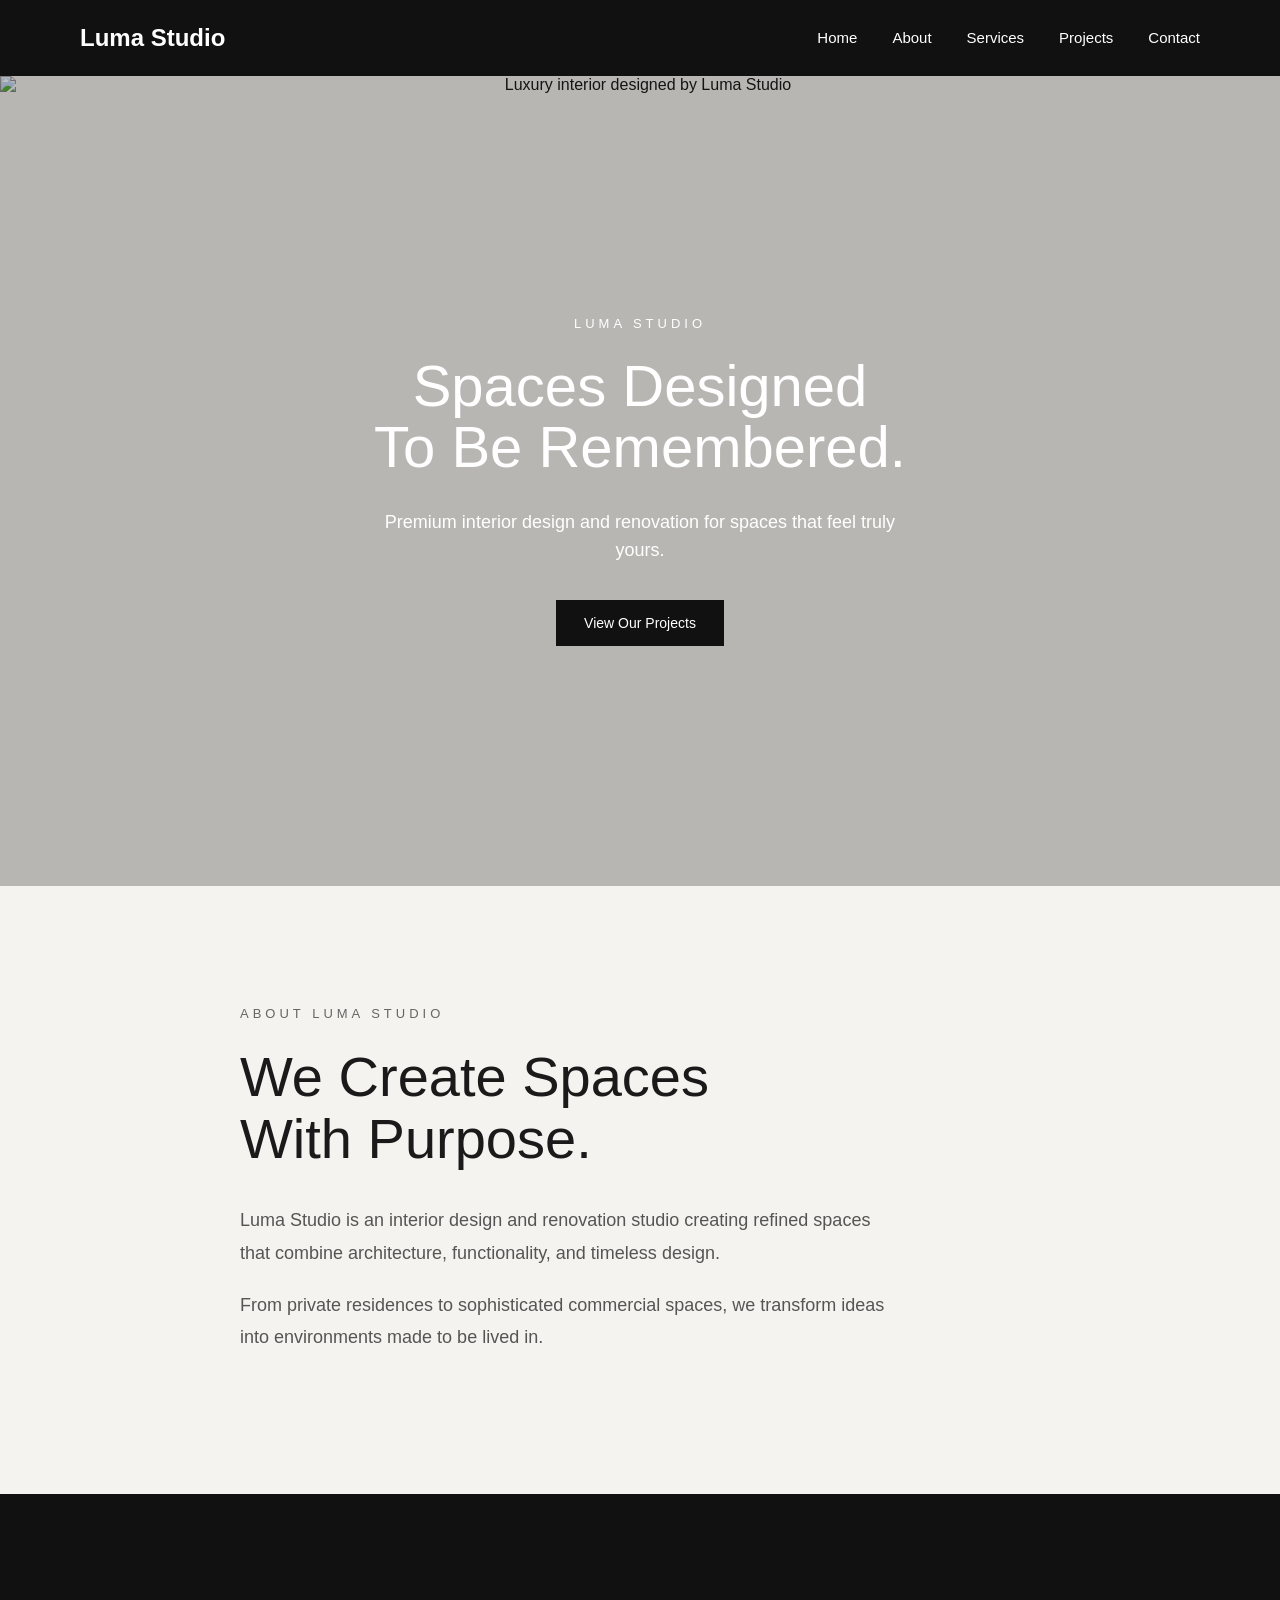
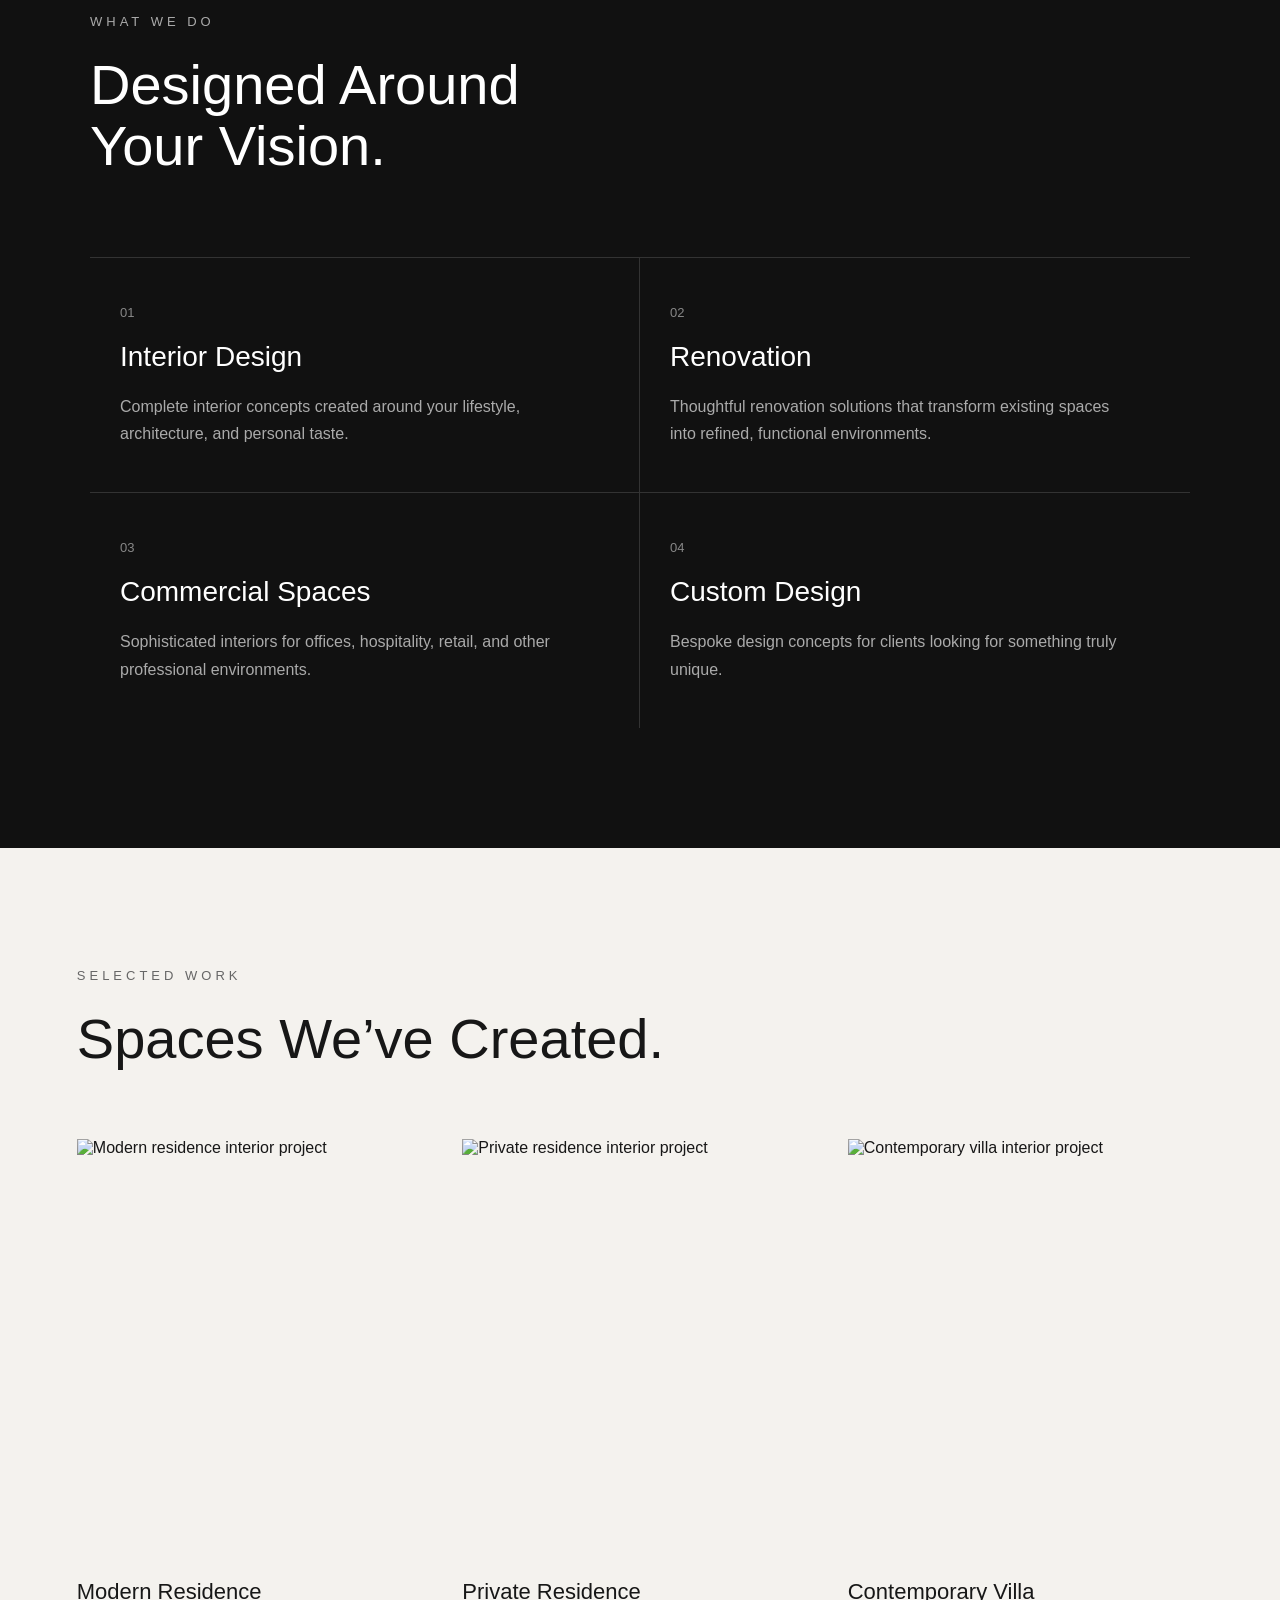
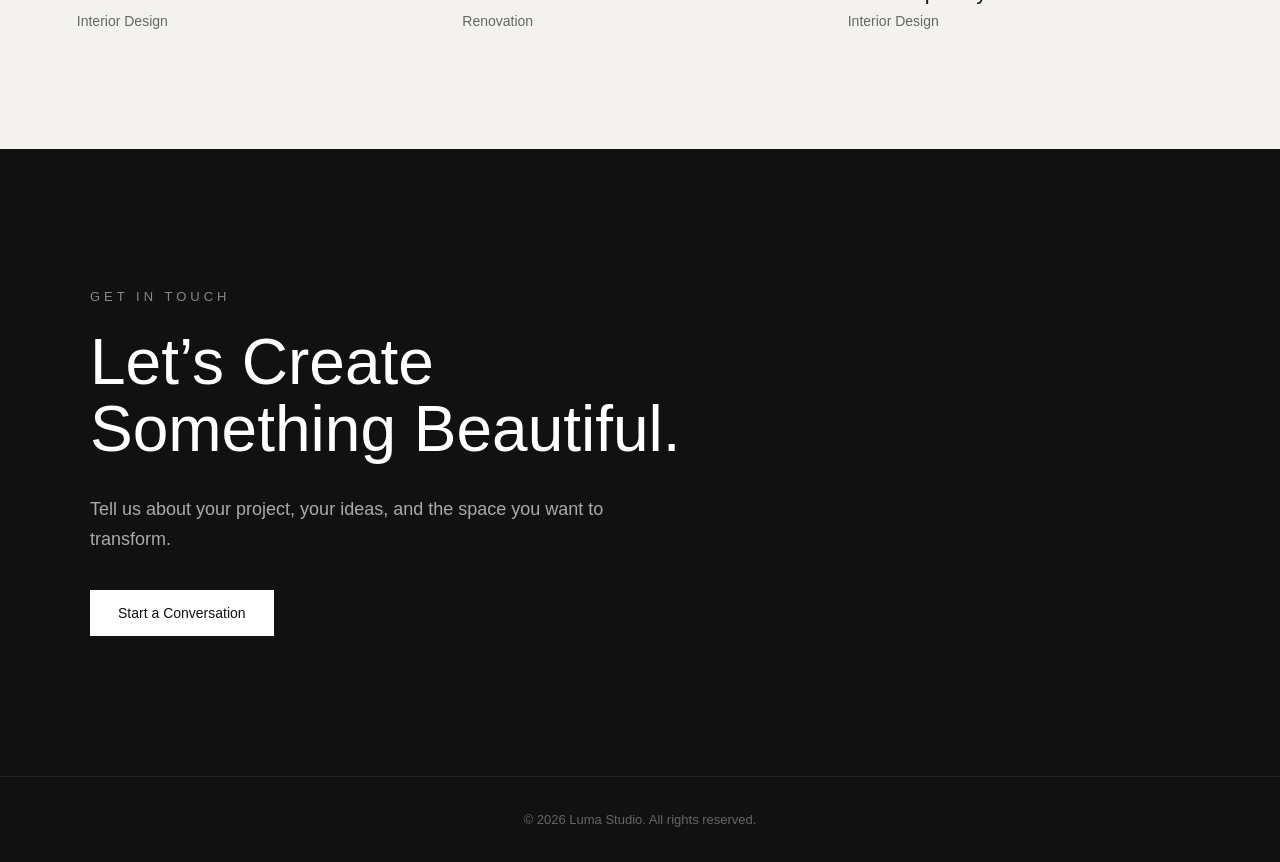
==== index.html @ d8853e3d "Add files via upload" ====
<!DOCTYPE html>
<html lang="en">

<head>
    <meta charset="UTF-8">
    <meta name="viewport" content="width=device-width, initial-scale=1.0">

    <title>Luma Studio</title>

    <link rel="stylesheet" href="style.css">
</head>

<body>

    <!-- HEADER -->
    <header>
        <nav>
            <h1>Luma Studio</h1>

            <ul>
                <li><a href="#home">Home</a></li>
                <li><a href="#about">About</a></li>
                <li><a href="#services">Services</a></li>
                <li><a href="#projects">Projects</a></li>
                <li><a href="#contact">Contact</a></li>
            </ul>
        </nav>
    </header>

    <main>

        <!-- HERO -->
        <section id="home" class="hero">

            <img
                src="images/hero.jpg.png"
                alt="Luxury interior designed by Luma Studio"
            >

            <div class="hero-content">

                <p class="hero-label">LUMA STUDIO</p>

                <h2>
                    Spaces Designed<br>
                    To Be Remembered.
                </h2>

                <p class="hero-text">
                    Premium interior design and renovation
                    for spaces that feel truly yours.
                </p>

                <a href="#projects" class="hero-button">
                    View Our Projects
                </a>

            </div>

        </section>


        <!-- ABOUT -->
        <section id="about" class="about">

            <div class="about-content">

                <p class="section-label">ABOUT LUMA STUDIO</p>

                <h2>
                    We Create Spaces<br>
                    With Purpose.
                </h2>

                <p>
                    Luma Studio is an interior design and renovation studio
                    creating refined spaces that combine architecture,
                    functionality, and timeless design.
                </p>

                <p>
                    From private residences to sophisticated commercial spaces,
                    we transform ideas into environments made to be lived in.
                </p>

            </div>

        </section>


        <!-- SERVICES -->
        <section id="services" class="services">

            <div class="services-header">

                <p class="section-label">WHAT WE DO</p>

                <h2>
                    Designed Around<br>
                    Your Vision.
                </h2>

            </div>

            <div class="service-list">

                <article class="service">
                    <span>01</span>

                    <h3>Interior Design</h3>

                    <p>
                        Complete interior concepts created around your lifestyle,
                        architecture, and personal taste.
                    </p>
                </article>

                <article class="service">
                    <span>02</span>

                    <h3>Renovation</h3>

                    <p>
                        Thoughtful renovation solutions that transform existing
                        spaces into refined, functional environments.
                    </p>
                </article>

                <article class="service">
                    <span>03</span>

                    <h3>Commercial Spaces</h3>

                    <p>
                        Sophisticated interiors for offices, hospitality,
                        retail, and other professional environments.
                    </p>
                </article>

                <article class="service">
                    <span>04</span>

                    <h3>Custom Design</h3>

                    <p>
                        Bespoke design concepts for clients looking for something
                        truly unique.
                    </p>
                </article>

            </div>

        </section>


        <!-- PROJECTS -->
        <section id="projects">

            <div class="projects-content">

                <p class="section-label">SELECTED WORK</p>

                <h2>Spaces We’ve Created.</h2>

                <div class="projects-grid">

                    <article class="project-card">

                        <div class="project-image">
                            <img
                                src="images/hero.jpg.png"
                                alt="Modern residence interior project"
                            >
                        </div>

                        <h3>Modern Residence</h3>
                        <p>Interior Design</p>

                    </article>


                    <article class="project-card">

                        <div class="project-image">
                            <img
                                src="images/hero.jpg.png"
                                alt="Private residence interior project"
                            >
                        </div>

                        <h3>Private Residence</h3>
                        <p>Renovation</p>

                    </article>


                    <article class="project-card">

                        <div class="project-image">
                            <img
                                src="images/hero.jpg.png"
                                alt="Contemporary villa interior project"
                            >
                        </div>

                        <h3>Contemporary Villa</h3>
                        <p>Interior Design</p>

                    </article>

                </div>

            </div>

        </section>


        <!-- CONTACT -->
        <section id="contact">

            <div class="contact-content">

                <p class="section-label">GET IN TOUCH</p>

                <h2>
                    Let’s Create<br>
                    Something Beautiful.
                </h2>

                <p class="contact-text">
                    Tell us about your project, your ideas, and the space
                    you want to transform.
                </p>

                <a
                    href="mailto:hello@lumastudio.com"
                    class="contact-button"
                >
                    Start a Conversation
                </a>

            </div>

        </section>

    </main>


    <!-- FOOTER -->
    <footer>
        <p>
            &copy; <span id="year">2026</span> Luma Studio. All rights reserved.
        </p>
    </footer>


    <script src="script.js"></script>

</body>
</html>
---- style.css ----
/* ===== RESET ===== */

* {
    margin: 0;
    padding: 0;
    box-sizing: border-box;
}


/* ===== BASE ===== */

html {
    scroll-behavior: smooth;
}

body {
    font-family: Arial, sans-serif;
    color: #1a1a1a;
    background-color: #f5f3ef;
}

img {
    max-width: 100%;
}


/* ===== NAVIGATION ===== */

header {
    background-color: #111111;
    position: sticky;
    top: 0;
    z-index: 1000;
}

nav {
    max-width: 1200px;
    margin: 0 auto;
    padding: 24px 40px;

    display: flex;
    justify-content: space-between;
    align-items: center;
}

nav h1 {
    color: white;
    font-size: 24px;
}

nav ul {
    display: flex;
    gap: 35px;
    list-style: none;
}

nav a {
    color: white;
    text-decoration: none;
    font-size: 15px;
    transition: opacity 0.3s ease;
}

nav a:hover {
    opacity: 0.6;
}


/* ===== HERO ===== */

.hero {
    position: relative;
    min-height: 90vh;
    overflow: hidden;

    display: flex;
    align-items: center;
    justify-content: center;
    text-align: center;

    padding: 80px 40px;
}

.hero > img {
    position: absolute;
    inset: 0;

    width: 100%;
    height: 100%;

    object-fit: cover;
    z-index: 0;
}

.hero::after {
    content: "";
    position: absolute;
    inset: 0;

    background: rgba(0, 0, 0, 0.25);
    z-index: 1;
}

.hero-content {
    position: relative;
    z-index: 2;

    max-width: 900px;
    color: white;
}

.hero-label {
    font-size: 13px;
    letter-spacing: 4px;
    margin-bottom: 25px;
}

.hero h2 {
    font-size: 58px;
    line-height: 1.05;
    font-weight: 500;
    margin-bottom: 30px;
}

.hero-text {
    max-width: 550px;
    margin: 0 auto 35px;

    font-size: 18px;
    line-height: 1.6;
}

.hero-button {
    display: inline-block;

    padding: 15px 28px;

    background-color: #111111;
    color: white;

    text-decoration: none;
    font-size: 14px;

    transition:
        background-color 0.3s ease,
        transform 0.3s ease;
}

.hero-button:hover {
    background-color: #333333;
    transform: translateY(-2px);
}


/* ===== ABOUT ===== */

.about {
    padding: 120px 40px;
    background-color: #f5f3ef;
}

.about-content {
    max-width: 800px;
    margin: 0 auto;
}

.section-label {
    font-size: 13px;
    letter-spacing: 4px;
    margin-bottom: 25px;
    color: #666666;
}

.about h2 {
    font-size: 56px;
    line-height: 1.1;
    font-weight: 500;
    margin-bottom: 35px;
}

.about p:not(.section-label) {
    max-width: 650px;
    font-size: 18px;
    line-height: 1.8;
    color: #555555;
    margin-bottom: 20px;
}


/* ===== SERVICES ===== */

.services {
    padding: 120px 40px;
    background-color: #111111;
    color: white;
}

.services-header {
    max-width: 1100px;
    margin: 0 auto 80px;
}

.services-header .section-label {
    color: #aaaaaa;
}

.services h2 {
    font-size: 56px;
    line-height: 1.1;
    font-weight: 500;
}

.service-list {
    max-width: 1100px;
    margin: 0 auto;

    display: grid;
    grid-template-columns: 1fr 1fr;
}

.service {
    padding: 45px 30px;
    border-top: 1px solid #333333;
}

.service:nth-child(odd) {
    border-right: 1px solid #333333;
}

.service span {
    font-size: 13px;
    color: #888888;
}

.service h3 {
    font-size: 28px;
    font-weight: 500;
    margin: 20px 0;
}

.service p {
    max-width: 450px;
    color: #aaaaaa;
    line-height: 1.7;
}


/* ===== PROJECTS ===== */

#projects {
    padding: 120px 6%;
    background-color: #f4f2ee;
}

.projects-content {
    max-width: 1200px;
    margin: 0 auto;
}

#projects .section-label {
    color: #666666;
}

#projects > .projects-content > h2 {
    font-size: 56px;
    line-height: 1.1;
    font-weight: 400;
    margin: 20px 0 70px;
    color: #171717;
}

.projects-grid {
    display: grid;
    grid-template-columns: repeat(3, 1fr);
    gap: 30px;
}

.project-card {
    color: #171717;
    transition: transform 0.3s ease;
}

.project-card:hover {
    transform: translateY(-5px);
}

.project-image {
    width: 100%;
    height: 420px;
    overflow: hidden;
}

.project-image img {
    width: 100%;
    height: 100%;
    object-fit: cover;
    display: block;

    transition: transform 0.5s ease;
}

.project-card:hover .project-image img {
    transform: scale(1.04);
}

.project-card h3 {
    font-size: 22px;
    font-weight: 400;
    margin: 20px 0 8px;
}

.project-card p {
    margin: 0;
    color: #666666;
    font-size: 14px;
}


/* ===== CONTACT ===== */

#contact {
    padding: 140px 6%;
    background-color: #111111;
    color: white;
}

.contact-content {
    max-width: 1100px;
    margin: 0 auto;
}

#contact .section-label {
    color: #888888;
}

#contact h2 {
    font-size: 64px;
    line-height: 1.05;
    font-weight: 400;
    margin-bottom: 30px;
}

.contact-text {
    max-width: 550px;
    color: #aaaaaa;
    font-size: 18px;
    line-height: 1.7;
    margin-bottom: 35px;
}

.contact-button {
    display: inline-block;
    padding: 15px 28px;

    background-color: white;
    color: #111111;

    text-decoration: none;
    font-size: 14px;

    transition:
        background-color 0.3s ease,
        transform 0.3s ease;
}

.contact-button:hover {
    background-color: #dddddd;
    transform: translateY(-2px);
}


/* ===== FOOTER ===== */

footer {
    padding: 35px 40px;
    background-color: #111111;
    color: #666666;
    text-align: center;
    font-size: 13px;
    border-top: 1px solid #222222;
}


/* ===== RESPONSIVE ===== */

@media (max-width: 768px) {

    header {
        position: sticky;
    }

    nav {
        padding: 18px 20px;
        flex-direction: column;
        gap: 18px;
    }

    nav h1 {
        font-size: 22px;
    }

    nav ul {
        width: 100%;
        justify-content: center;
        flex-wrap: wrap;
        gap: 12px 18px;
    }

    nav a {
        font-size: 13px;
    }

    .hero {
        min-height: 75vh;
        padding: 60px 20px;
    }

    .hero h2 {
        font-size: 42px;
    }

    .hero-text {
        font-size: 16px;
    }

    .about {
        padding: 80px 25px;
    }

    .about h2 {
        font-size: 42px;
    }

    .about p:not(.section-label) {
        font-size: 16px;
    }

    .services {
        padding: 80px 25px;
    }

    .services-header {
        margin-bottom: 50px;
    }

    .services h2 {
        font-size: 42px;
    }

    .service-list {
        grid-template-columns: 1fr;
    }

    .service:nth-child(odd) {
        border-right: none;
    }

    .service {
        padding: 35px 10px;
    }

    .service h3 {
        font-size: 24px;
    }

    #projects {
        padding: 80px 25px;
    }

    #projects > .projects-content > h2 {
        font-size: 42px;
        margin-bottom: 50px;
    }

    .projects-grid {
        grid-template-columns: 1fr;
        gap: 45px;
    }

    .project-image {
        height: 360px;
    }

    #contact {
        padding: 90px 25px;
    }

    #contact h2 {
        font-size: 48px;
    }

    .contact-text {
        font-size: 16px;
    }

    footer {
        padding: 30px 20px;
    }
}


@media (max-width: 480px) {

    .hero h2 {
        font-size: 34px;
    }

    .hero-label,
    .section-label {
        font-size: 11px;
        letter-spacing: 3px;
    }

    .about h2,
    .services h2,
    #projects > .projects-content > h2 {
        font-size: 34px;
    }

    #contact h2 {
        font-size: 38px;
    }

    .project-image {
        height: 300px;
    }
}
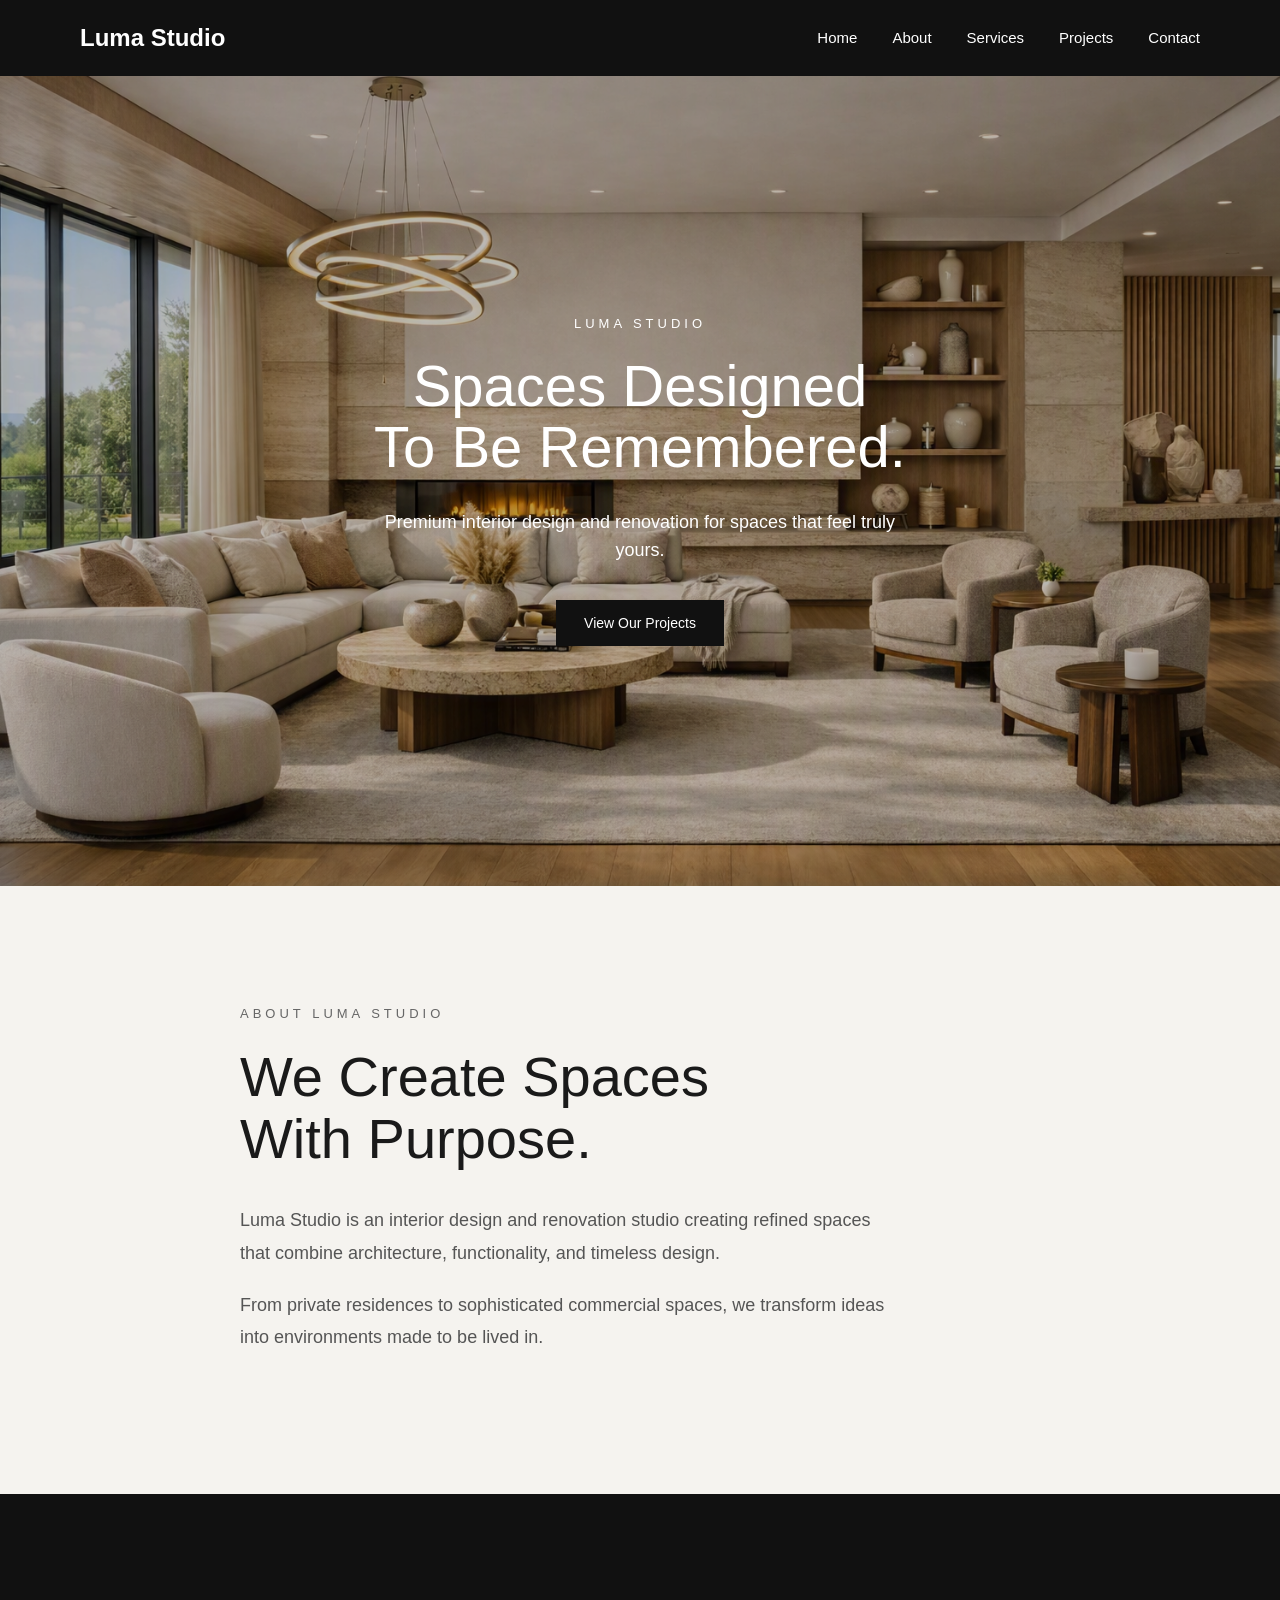
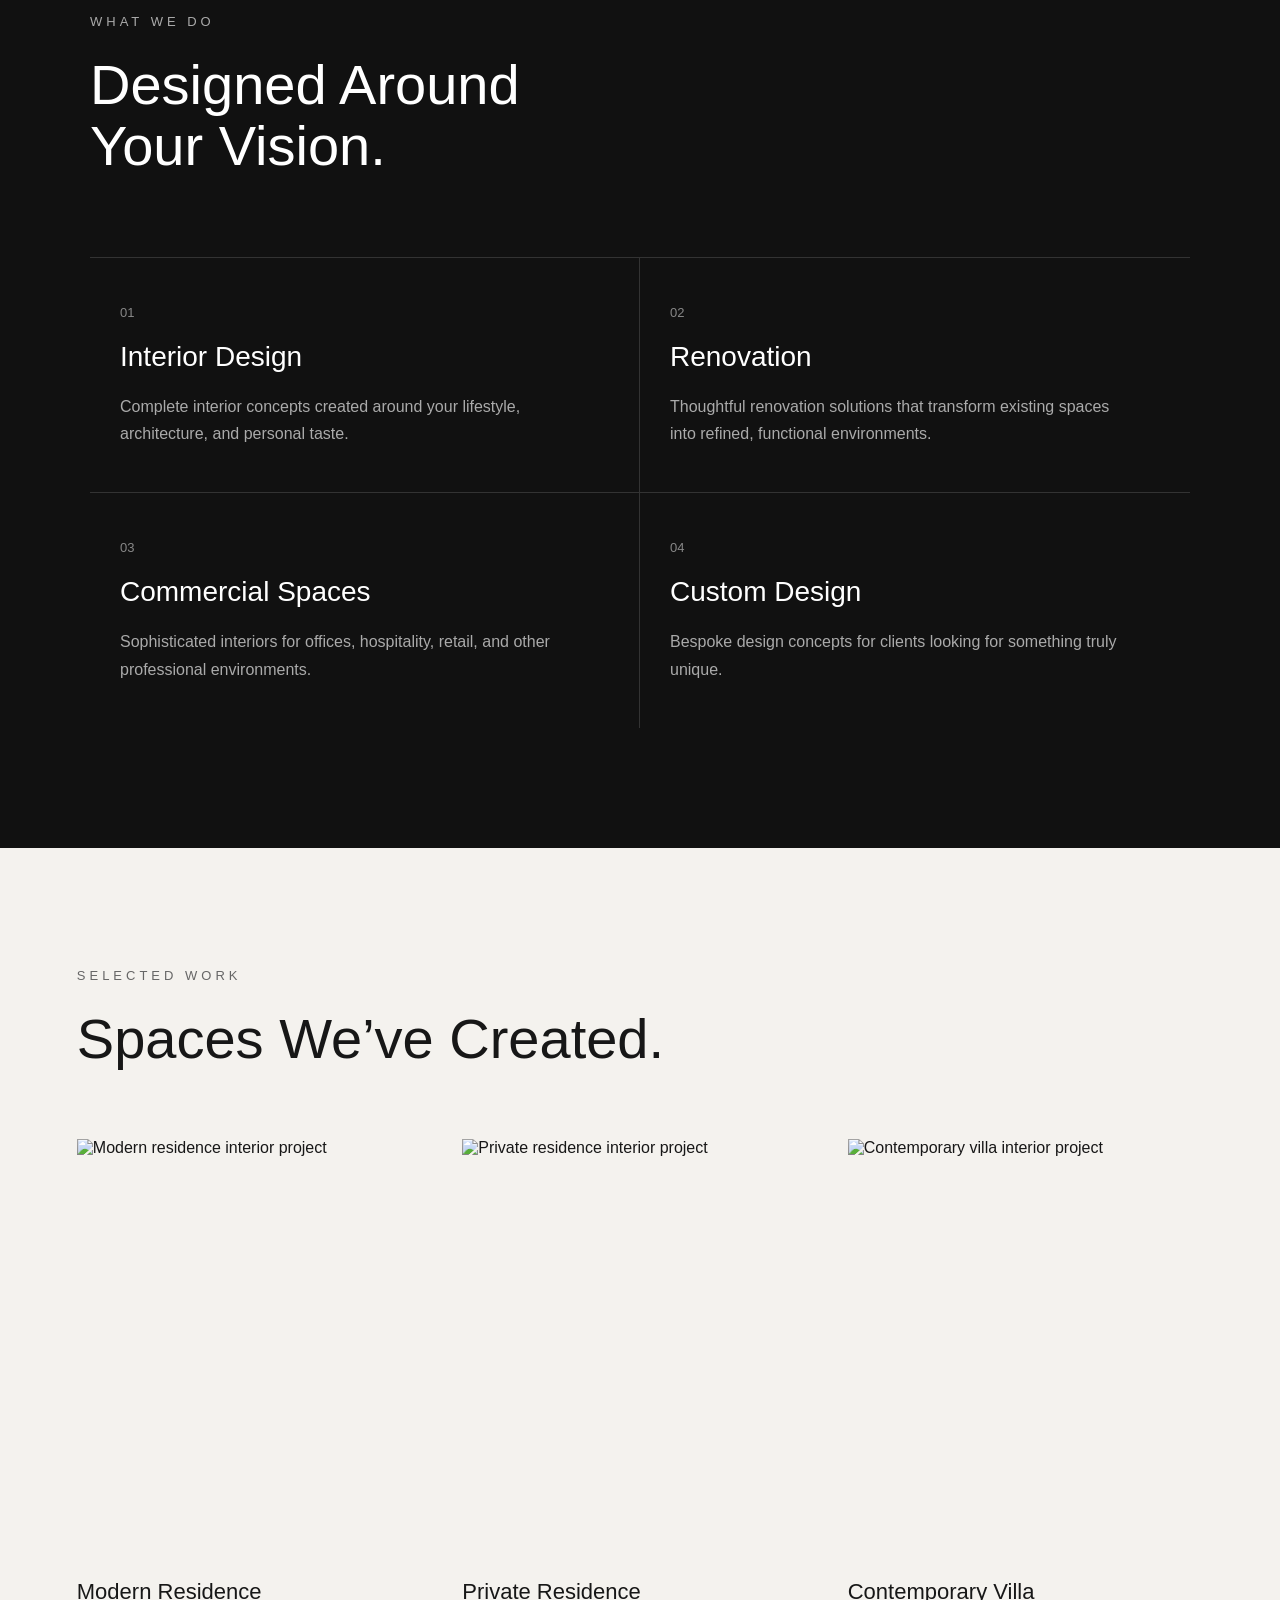
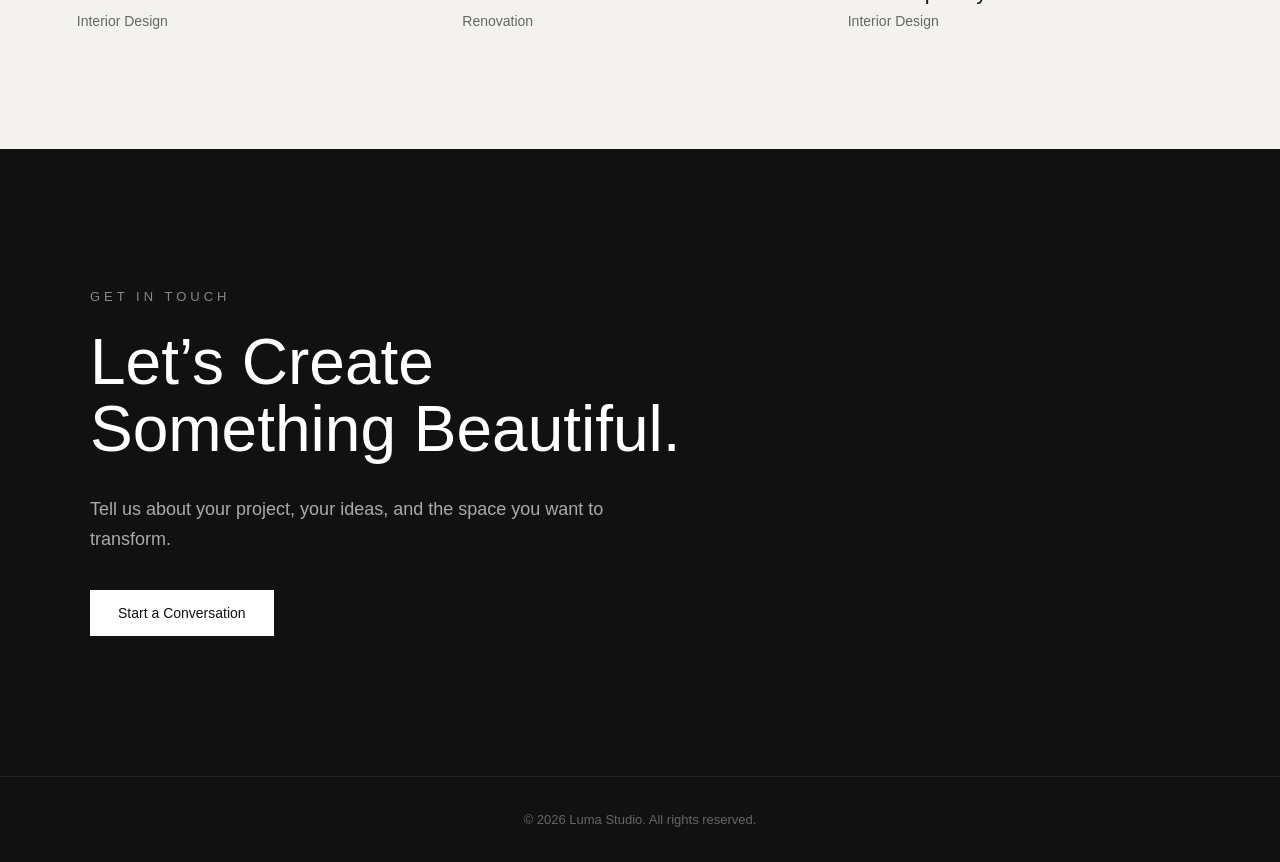
==== commit 65ab34b6: "Fix HTML formatting and structure" ====
--- a/index.html
+++ b/index.html
@@ -33,7 +33,7 @@
         <section id="home" class="hero">
 
             <img
-                src="images/hero.jpg.png"
+                src="hero.jpg.png"
                 alt="Luxury interior designed by Luma Studio"
             >
 
@@ -257,4 +257,4 @@
     <script src="script.js"></script>
 
 </body>
-</html>+</html>
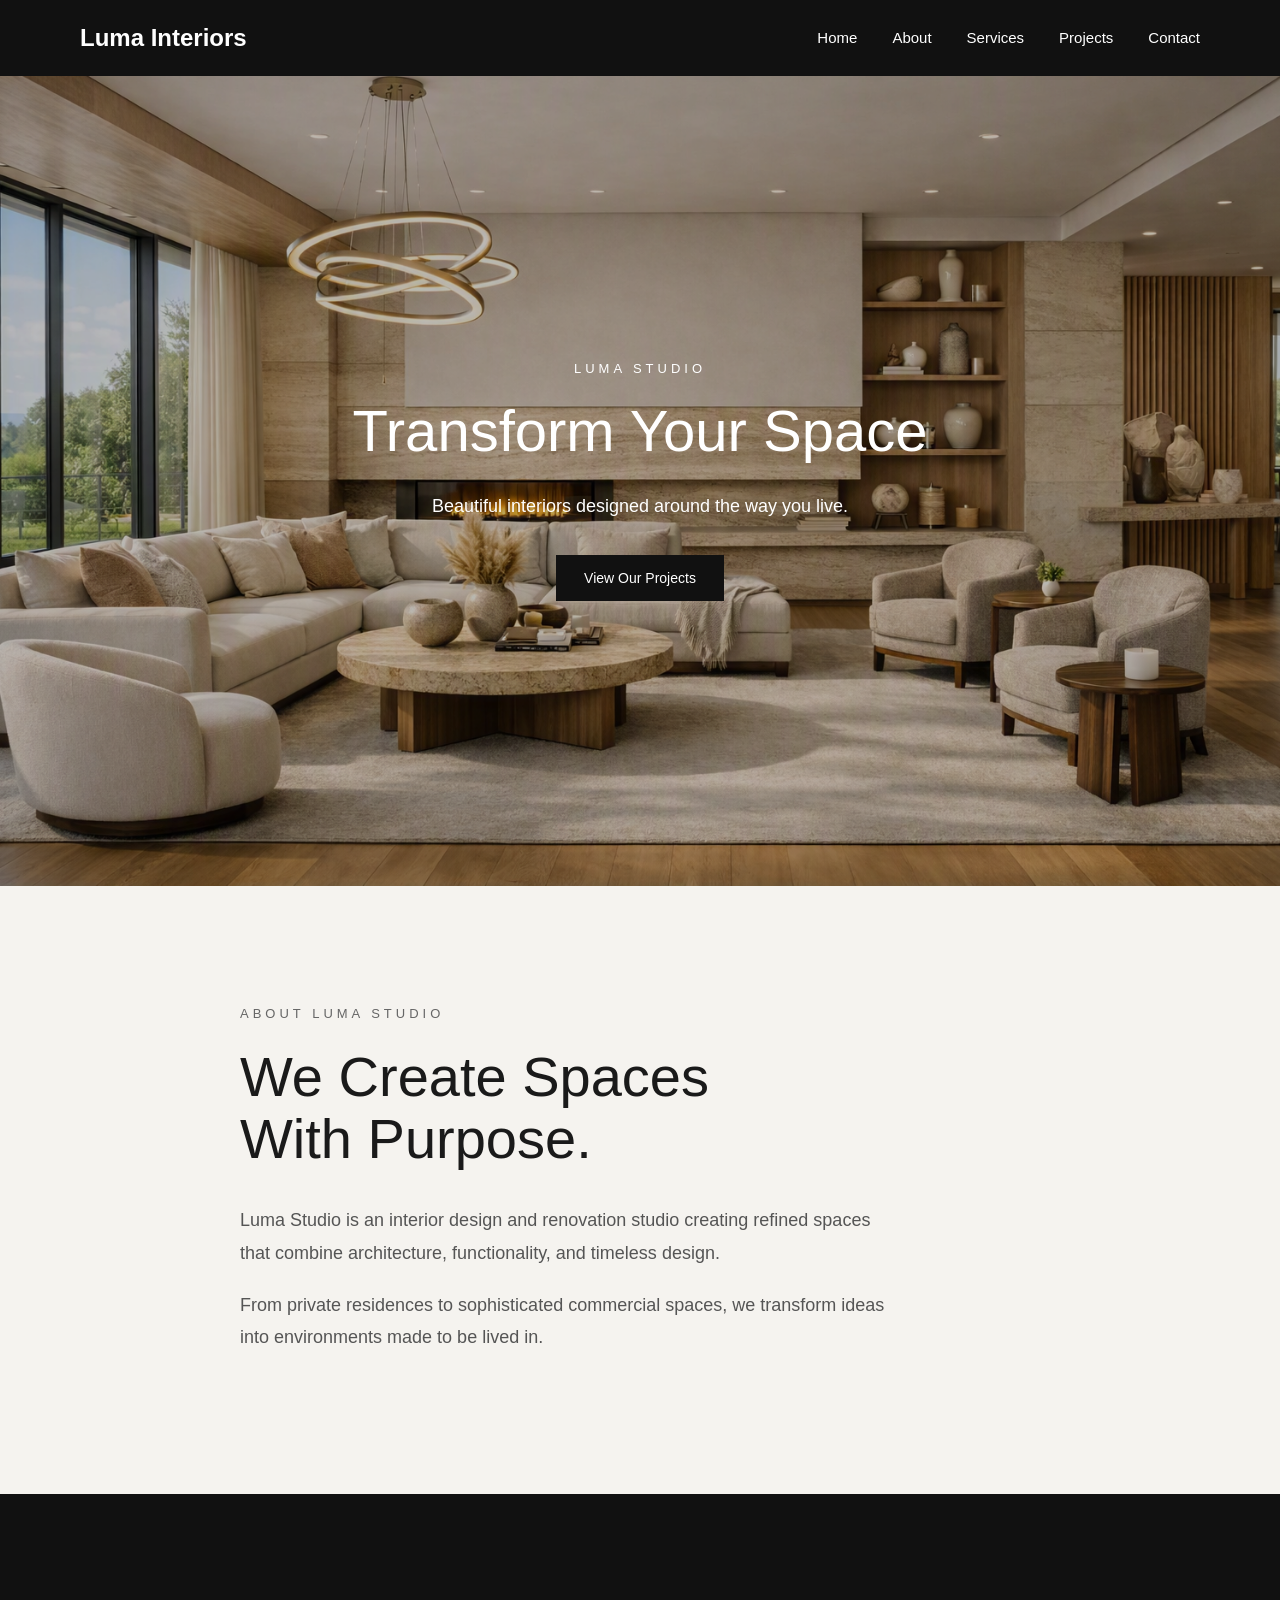
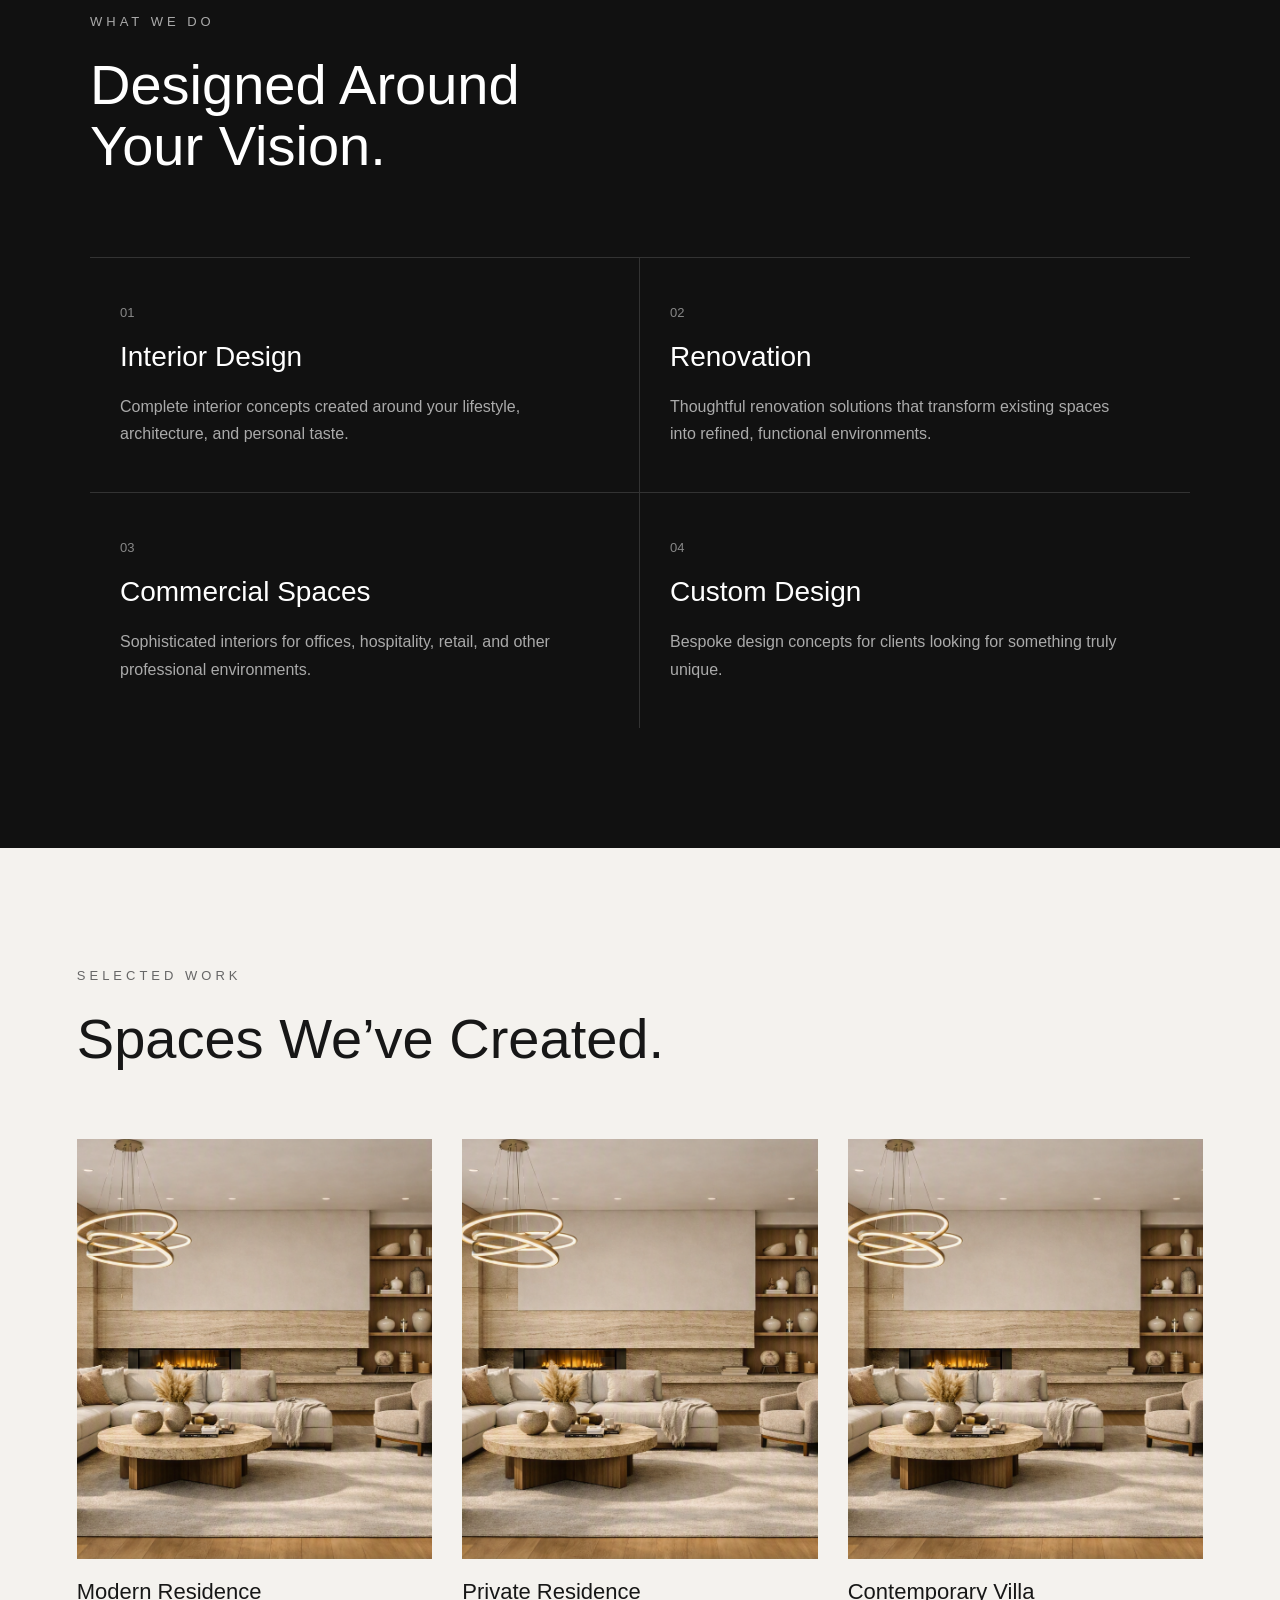
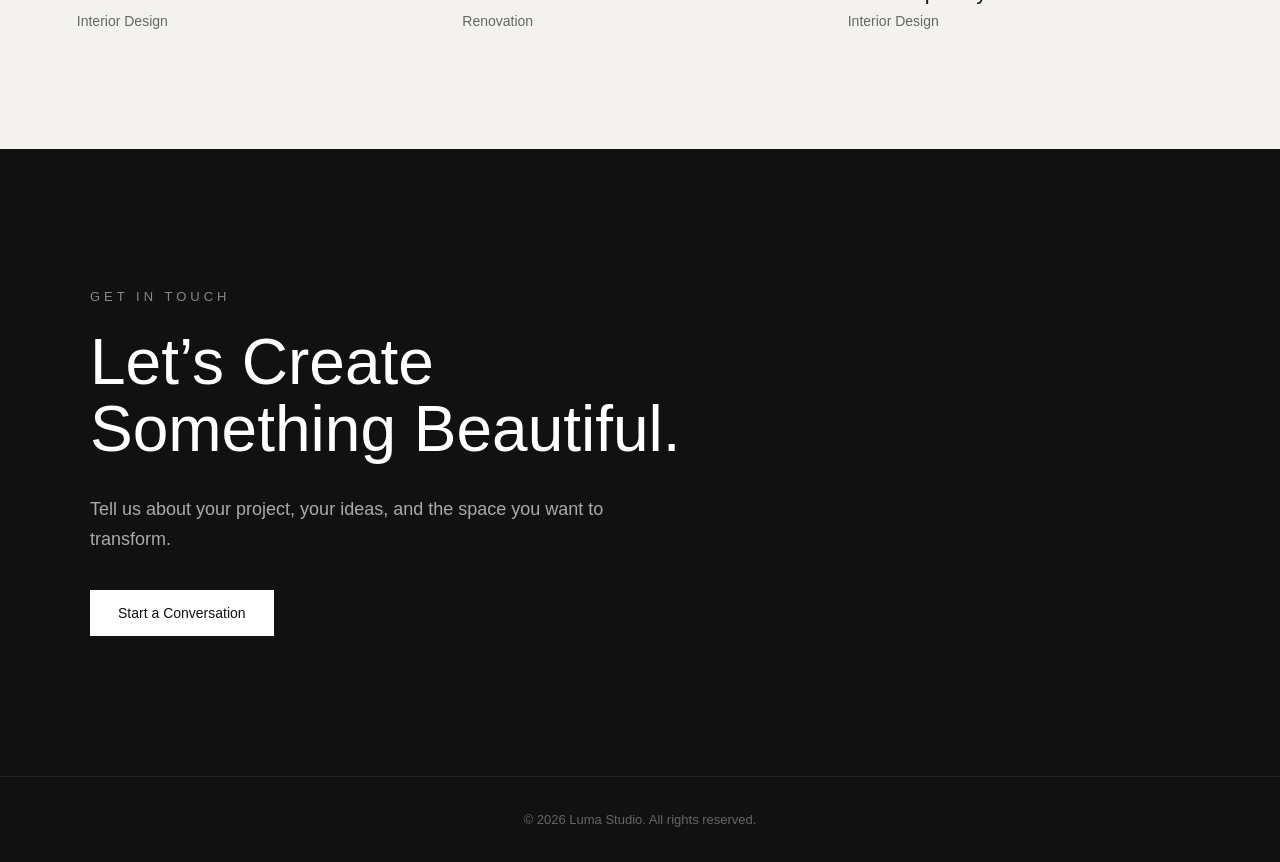
==== commit 2a22b778: "Update index.html" ====
--- a/index.html
+++ b/index.html
@@ -15,7 +15,7 @@
     <!-- HEADER -->
     <header>
         <nav>
-            <h1>Luma Studio</h1>
+            <h1 id="cms-business-name">Luma Studio</h1>
 
             <ul>
                 <li><a href="#home">Home</a></li>
@@ -41,12 +41,11 @@
 
                 <p class="hero-label">LUMA STUDIO</p>
 
-                <h2>
-                    Spaces Designed<br>
-                    To Be Remembered.
-                </h2>
-
-                <p class="hero-text">
+                <h2 id="cms-hero-title">
+                    Spaces Designed To Be Remembered.
+                </h2>
+
+                <p id="cms-hero-text" class="hero-text">
                     Premium interior design and renovation
                     for spaces that feel truly yours.
                 </p>
@@ -168,7 +167,7 @@
 
                         <div class="project-image">
                             <img
-                                src="images/hero.jpg.png"
+                                src="hero.jpg.png"
                                 alt="Modern residence interior project"
                             >
                         </div>
@@ -183,7 +182,7 @@
 
                         <div class="project-image">
                             <img
-                                src="images/hero.jpg.png"
+                                src="hero.jpg.png"
                                 alt="Private residence interior project"
                             >
                         </div>
@@ -198,7 +197,7 @@
 
                         <div class="project-image">
                             <img
-                                src="images/hero.jpg.png"
+                                src="hero.jpg.png"
                                 alt="Contemporary villa interior project"
                             >
                         </div>
